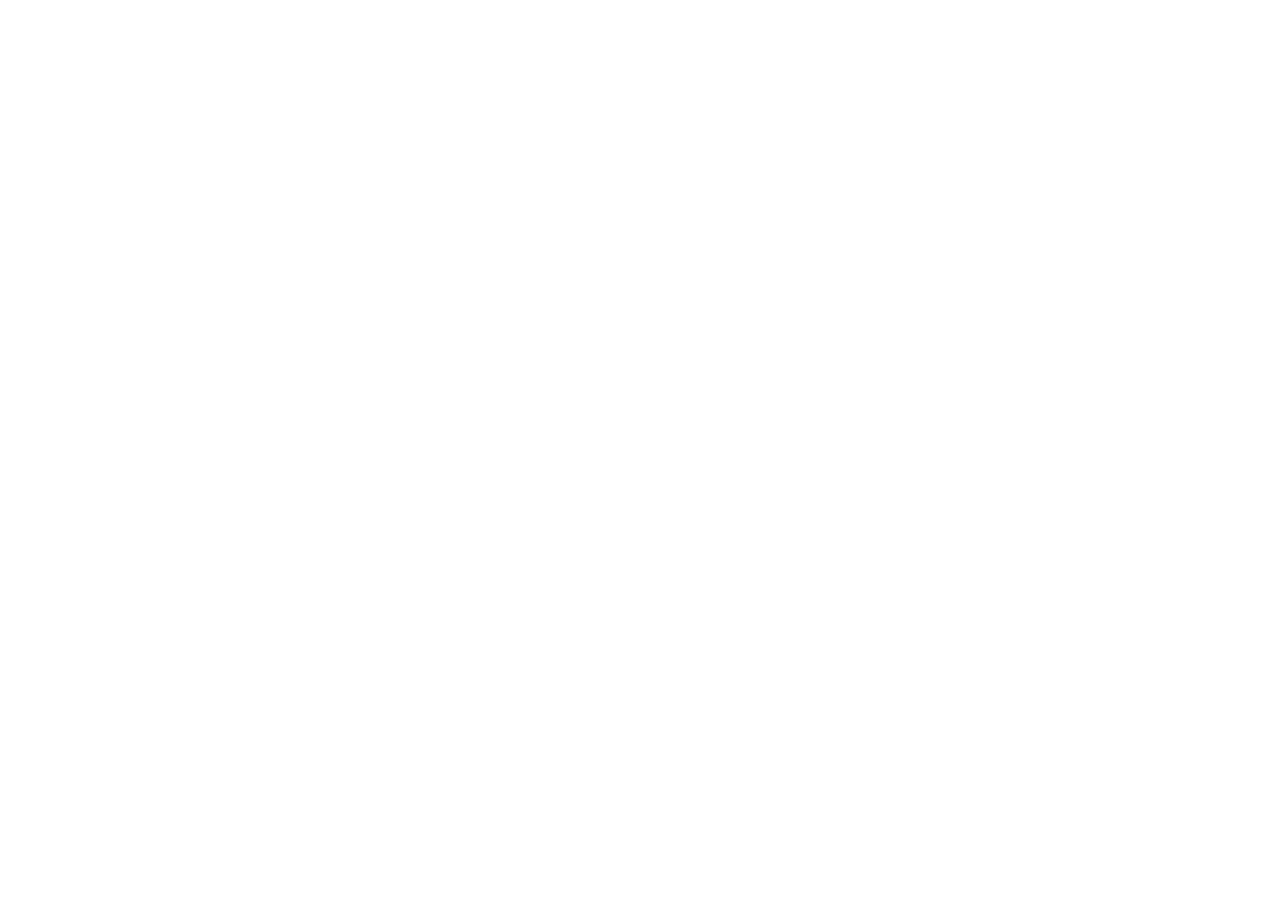
==== landing/index.html @ 8b57b79b "landing" ====
<!DOCTYPE html>
<html lang="en">
<head>
    <meta charset="UTF-8">
    <meta http-equiv="X-UA-Compatible" content="IE=edge">
    <meta name="viewport" content="width=device-width, initial-scale=1.0">
    <title>landing</title>
</head>
<body>
    
</body>
</html>
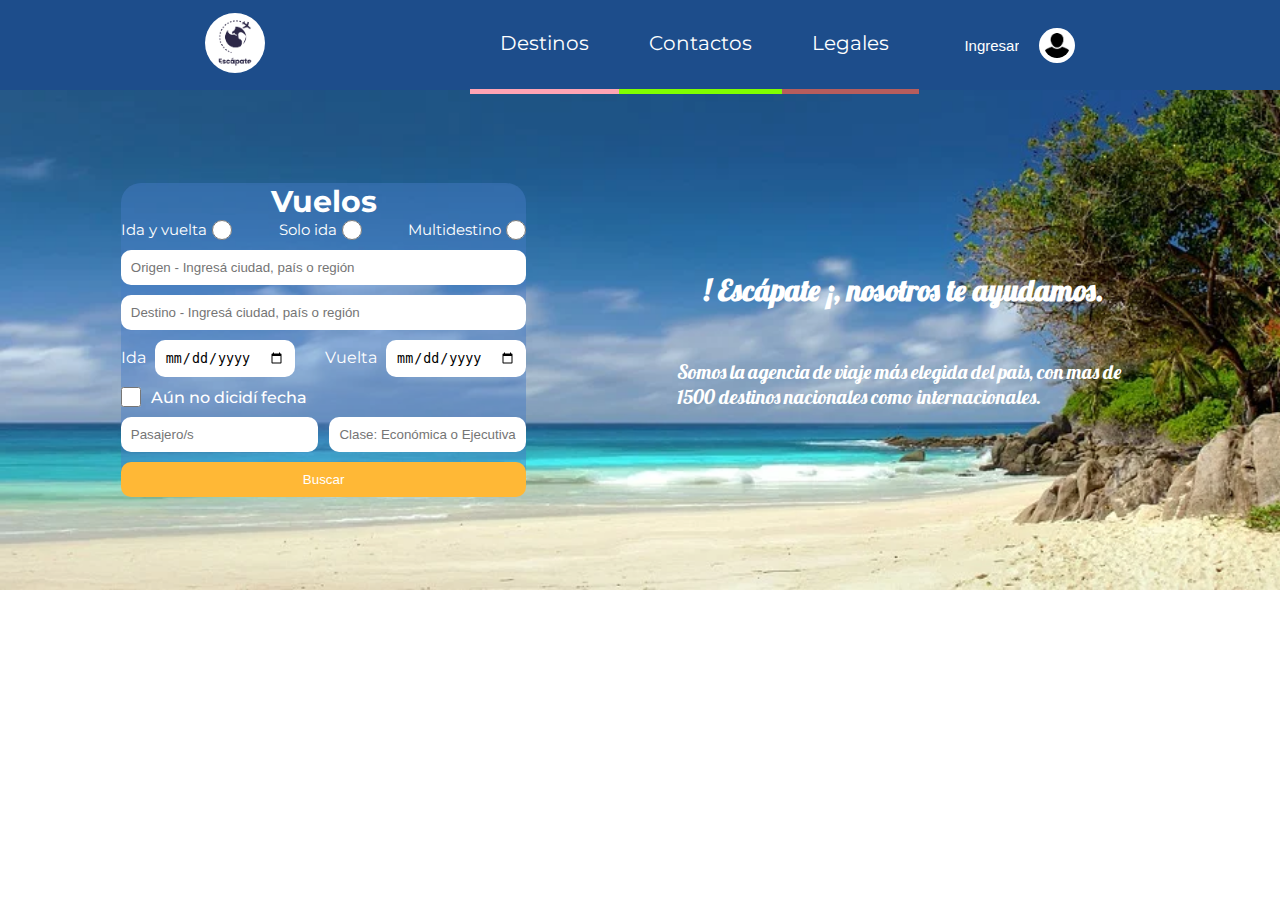
==== commit e174f613: "landing" ====
--- a/landing/index.html
+++ b/landing/index.html
@@ -5,8 +5,97 @@
     <meta http-equiv="X-UA-Compatible" content="IE=edge">
     <meta name="viewport" content="width=device-width, initial-scale=1.0">
     <title>landing</title>
+    <link rel="stylesheet" href="style.css">
 </head>
 <body>
-    
+          <!-- navbar -->
+    <nav class="navbar">
+        <section class="menú-logo">
+            <div class="menú-toggle">
+                <input type="checkbox" id="toggle-nav">
+                <label for="toggle-nav">
+                    <div></div>
+                    <div></div>
+                    <div></div>
+                </label>
+                <div class="menú-list">
+                    <ul>
+                        <li>Home</li>
+                        <li>Destinos</li>
+                        <li>Nosotros</li>
+                        <li>Contactos</li>
+                        <li>Legales</li>
+                    </ul>
+                </div> 
+            </div>
+            <div class="logo-empresa">
+                <img src="./img/logo-empresa.jpg" alt="logo empresa">
+            </div>
+        </section>
+        <section class="nav-list">
+            <ul>
+                <li>
+                    Destinos
+                </li>
+                <li>
+                    Contactos
+                </li>
+                <li>
+                    Legales
+                </li>
+                
+            </ul>
+            <a href="https://iniciar-sesion.vercel.app/" target="_blank"><input type="submit" value="Ingresar">
+            <img src="./img/login-icon.png" alt="login icono"></a>
+            
+        </section>  
+    </nav>
+        <!-- Portada -->
+    <header class="portada">
+        <section class="card">
+            <h2>Vuelos</h2>
+            <form class="card-form">
+                <div class="form-radio">
+                    <label for="ida-y-vuelta">
+                        Ida y vuelta
+                        <input type="radio" name="destino" id="ida-y-vuelta">
+                    </label>
+                    <label for="solo-ida">
+                        Solo ida
+                        <input type="radio" name="destino" id="solo-ida">
+                    </label>
+                    <label for="multidestino">
+                        Multidestino
+                        <input type="radio" name="destino" id="multidestino">
+                    </label>
+                </div>
+                <input type="text" placeholder="Origen - Ingresá ciudad, país o región" class="form-ruta">
+                <input type="text" placeholder="Destino - Ingresá ciudad, país o región" class="form-ruta">
+                <div class="form-date">
+                    <label for="date-ida">
+                        Ida
+                        <input type="date" name="" id="date-ida">
+                    </label>
+                    <label for="date-vuelta">
+                        Vuelta
+                        <input type="date" name="" id="date-vuelta">
+                    </label>  
+                </div>
+                <div class="form-check_date">   
+                    <input type="checkbox" name="" id="sin-fecha">
+                    <label for="sin-fecha">Aún no dicidí fecha</label>
+                </div>
+                <div class="form-clase">
+                    <input type="number" placeholder="Pasajero/s">
+                    <input type="text" placeholder="Clase: Económica o Ejecutiva">
+                </div>
+                <input type="submit" value="Buscar" class="form-submit">
+            </form>
+        </section>
+        <section class="presentacion">
+            <h1>! Escápate ¡, nosotros te ayudamos.</h1>
+            <h2>Somos la agencia de viaje más elegida del pais, con mas de 1500 destinos nacionales como internacionales. </h2>
+        </section>
+    </header>
 </body>
 </html>--- a/landing/style.css
+++ b/landing/style.css
@@ -0,0 +1,354 @@
+@import url('https://fonts.googleapis.com/css2?family=Montserrat:wght@400;700;900&family=Poppins:ital,wght@0,200;0,400;0,700;1,400&family=Source+Sans+Pro:wght@200&display=swap');
+
+@import url('https://fonts.googleapis.com/css2?family=Lobster&family=Montserrat:wght@400;700;900&family=Poppins:ital,wght@0,200;0,400;0,700;1,400&family=Source+Sans+Pro:wght@200&display=swap');
+
+
+* {
+    padding: 0;
+    margin: 0;
+    box-sizing: border-box;
+    text-decoration: none;
+    list-style: none;
+}
+
+body {
+    font-family: 'Montserrat', sans-serif;
+}
+                       /* navbar */
+
+.navbar {
+    background: #1D4D8B;
+    width: 100vw;
+    height: 10vh;
+    display: flex;
+    align-items: center;
+    justify-content: space-evenly;   
+}
+
+.menú-logo img {
+    height: 60px;
+    background: white;
+    border-radius: 100%;
+    padding: 5px;
+}
+
+  /* menú toggle */
+
+.menú-toggle {
+    display: none;
+}  
+
+.menú-list {
+    height: 20vh;
+    width: 50px;
+    display: flex;
+    align-items: center;
+    justify-content: center;
+    position: fixed;
+}
+
+.menú-list ul li {
+    list-style: none;
+    color: white;
+    font-size: 50px;
+    padding-bottom: 30px;
+    transform: translateY(-500px);
+    opacity: 0;
+}
+
+.menú-toggle input {
+     display: none;
+}
+
+.menú-toggle label {
+    position: fixed;
+    top: 25px;
+    left: 20px;
+    cursor: pointer;
+    z-index: 99;
+}
+
+.menú-toggle label > div {
+    background-color: white;
+    height: 5px;
+    width: 35px;
+    margin: 5px;
+}
+
+#toggle-nav:checked ~ .menú-list {
+    height: 100vh;
+    width: 700px;
+    background: #1a1a48;
+    z-index: 1;
+    margin-left: -200px;
+    margin-top: -15px;
+}
+
+#toggle-nav:checked ~ label {
+    left: 450px;
+}
+
+#toggle-nav:checked ~ .menú-list ul li {
+    transform: translateY(0);
+    opacity: 1;
+    display: flex;
+    justify-content: center;
+    align-items: center;
+}
+
+#toggle-nav:checked ~ label > div:nth-child(1) {
+    transform: rotate(45deg);
+    margin-top: 18px;
+}
+
+#toggle-nav:checked ~ label > div:nth-child(3) {
+    transform: rotate(-45deg);
+    margin-top: -20px;
+}
+
+#toggle-nav:checked ~ label > div:nth-child(2) {
+    opacity: 0;
+}
+
+  /* navbar lista */
+
+.nav-list img {
+     height: 35px; 
+     background-color: white;
+     border-radius: 100%;
+     padding: 5px;
+}
+
+.nav-list {
+    color: white;
+    display: flex;
+    align-items: center;
+    justify-content: center;
+    gap: 30px;
+    font-size: 20px;
+    cursor: pointer;
+}
+
+.nav-list ul {
+    display: flex;
+    margin-right: 15px;
+}
+
+.nav-list ul li{
+    padding: 34px 30px;
+}
+
+.nav-list ul li:nth-child(1) {
+    border-bottom: 5px solid rgb(255, 164, 180);
+}
+
+.nav-list ul li:nth-child(2) {
+    border-bottom: 5px solid chartreuse;
+}
+
+.nav-list ul li:nth-child(3) {
+    border-bottom: 5px solid rgb(182, 93, 93);
+}
+
+.nav-list ul li:hover {
+    background: #193f72;
+}
+
+.nav-list a {
+    display: flex;
+    justify-content: center;
+    align-items: center;
+    gap: 20px;
+}
+
+.nav-list a input {
+    background: transparent;
+    color: white;
+    font-size: 15px;
+    border: none;
+    cursor: pointer;
+}
+
+.nav-list a input:hover {
+    transform: scale(1.2);
+}
+
+.nav-list a img:hover {
+    transform: scale(1.2);
+}
+
+        /* Portada */
+.portada {
+    background: url(./img/fondo-portada.webp);
+    background-repeat: no-repeat;
+    background-size: cover;
+    display: flex;
+    justify-content: space-evenly;
+    align-items: center;
+    height: 500px;
+}
+
+.card {
+    background: #467dc577;
+    display: flex;
+    flex-direction: column;
+    align-items: center;
+    justify-content: center;
+    width: fit-content;
+    height: fit-content;
+    border-radius: 20px;
+    color: #FFFFFF;
+}
+
+.card h2 {
+    font-size: 30px;
+}
+
+.card-form {
+    background: transparent;
+    display: flex;
+    flex-direction: column;
+    justify-content: center;
+    align-items: center;
+    gap: 10px;
+}
+.form-radio {
+    display: flex;
+    width: 100%;
+    justify-content: space-between;  
+}
+
+.form-radio label {
+    display: flex;
+    align-items: center;
+    font-size: 15px;
+    gap: 5px;
+    cursor: pointer;
+}
+
+.form-radio input {
+    width: 20px;
+    height: 20px;
+    cursor: pointer;
+}
+
+.form-ruta {
+    width: 100%;
+}
+
+.form-date {
+    display: flex;
+    justify-content: space-evenly;
+    gap: 30px;
+}
+
+.form-date input {
+    margin-left: 5px;
+}
+
+.card-form input {
+    border: transparent;
+    border-radius: 10px;
+    padding: 10px;
+}
+
+.card-form input:focus {
+    outline: none;
+}
+
+.form-check_date {
+    width: 100%;
+    display: flex;
+    justify-content: left;
+    align-items: center;
+    gap: 10px;
+    font-weight: 500;
+}
+
+.form-check_date input {
+    width: 20px;
+    height: 20px;
+}
+
+.form-clase {
+    width: 100%;
+    display: flex;
+    justify-content: space-between;
+}
+
+.form-submit {
+    width: 100%;
+    color: #FFFFFF;
+    background: rgb(255, 184, 54);
+}
+
+.form-submit:hover {
+    cursor: pointer;
+    box-shadow: 0 0 5px 5px rgba(255, 185, 54, 0.589);
+}
+
+.presentacion {
+    color: #FFFFFF;
+    width: 40vw;
+    height: 300px;
+    display: flex;
+    align-items: center;
+    flex-direction: column;
+    justify-content: center;
+    font-family: 'Lobster', cursive;
+    padding: 30px;
+    gap: 30px;
+}
+
+.presentacion h1 {
+    font-size: 30px;
+    font-weight: 600;
+}
+
+.presentacion h2 {
+    font-size: 20px;
+    font-weight: 300;
+    margin-top: 20px;
+}
+
+@media (max-width: 770px) {
+    /* NAVBAR */
+    .navbar {
+        justify-content: space-around;
+    }
+
+    .menú-logo img{
+        margin-left: 35vw;
+    }
+
+    .menú-toggle {
+        display: contents;
+    }
+
+    /* .menú-toggle label {
+        margin-left: 30px;
+    } */
+
+    .nav-list ul{
+        display: none;
+    }
+
+    .presentacion {
+        display: none;
+    }
+}
+
+@media (max-width: 500px) {
+    .menú-toggle {
+        padding-right: 40px;
+    }
+
+
+    #toggle-nav:checked ~ label {
+        left: 75vw;
+    }
+
+    .nav-list a input {
+        display: none;
+    }
+}
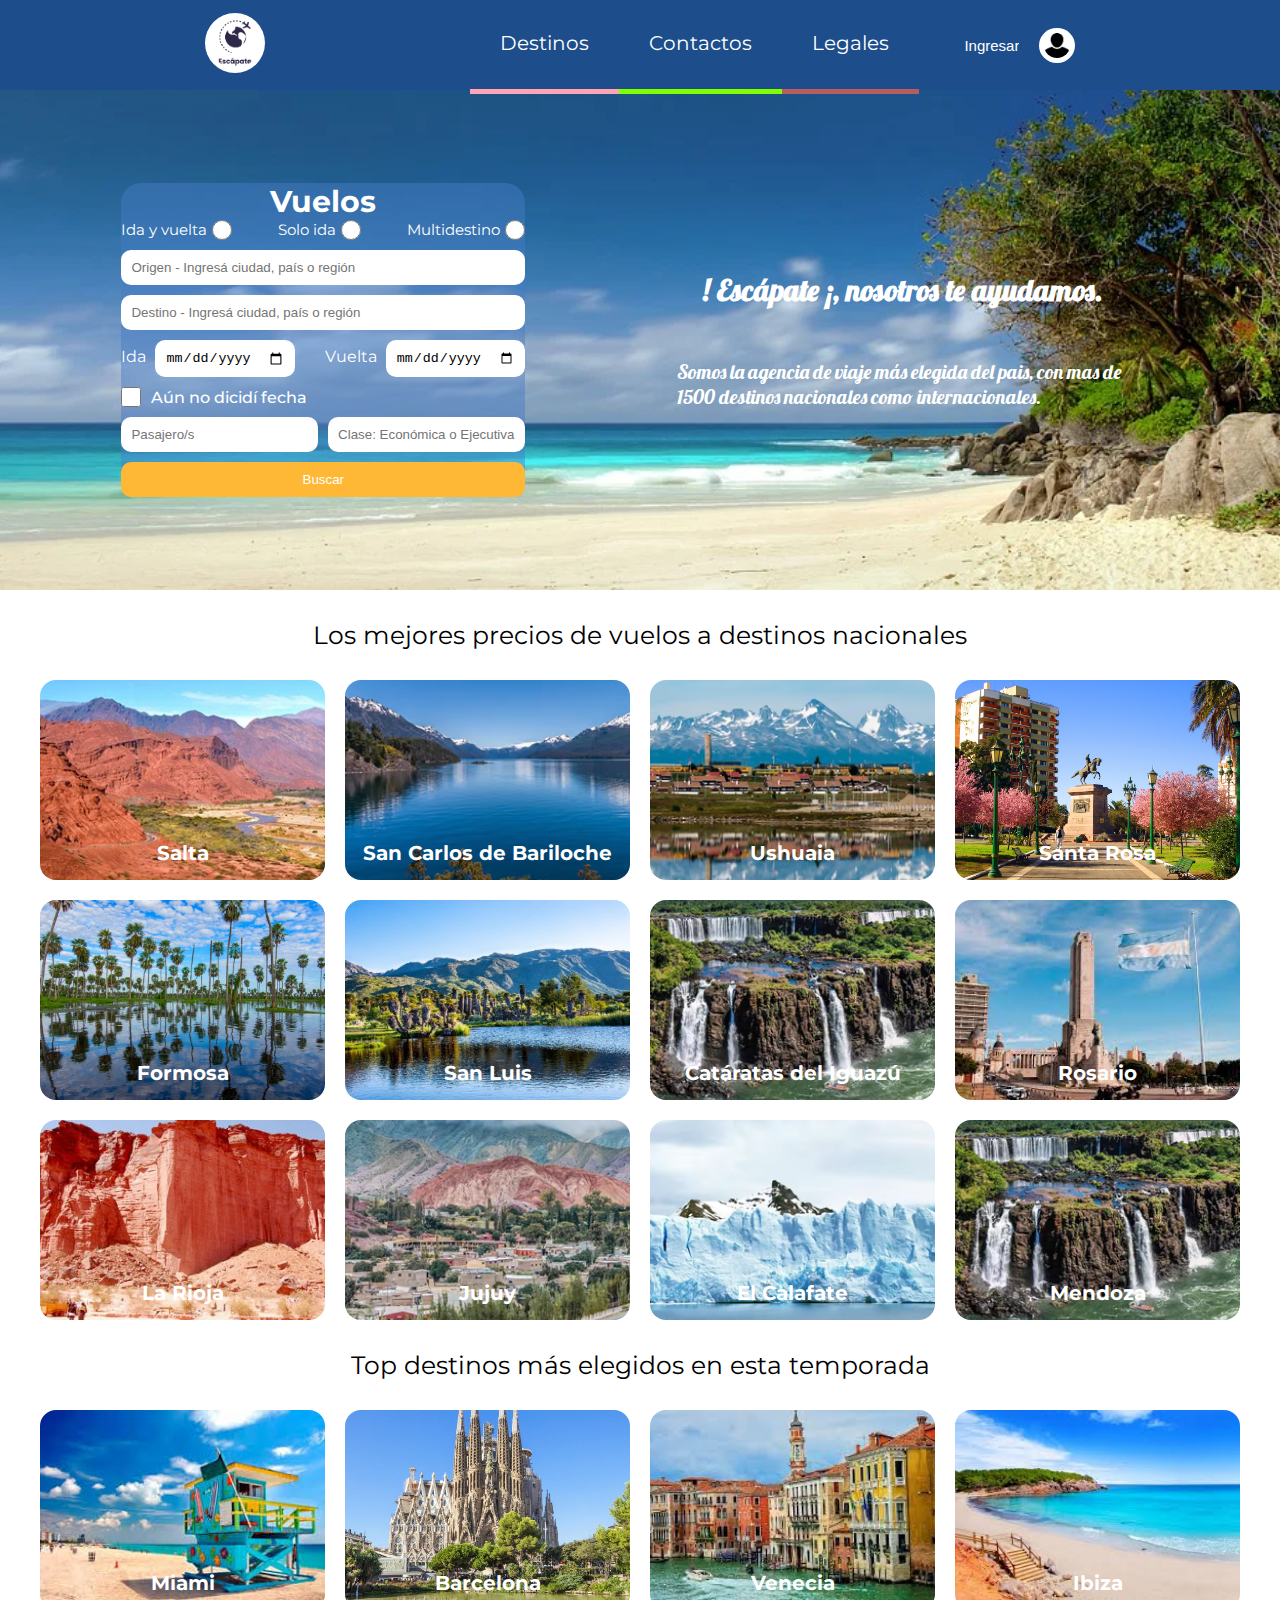
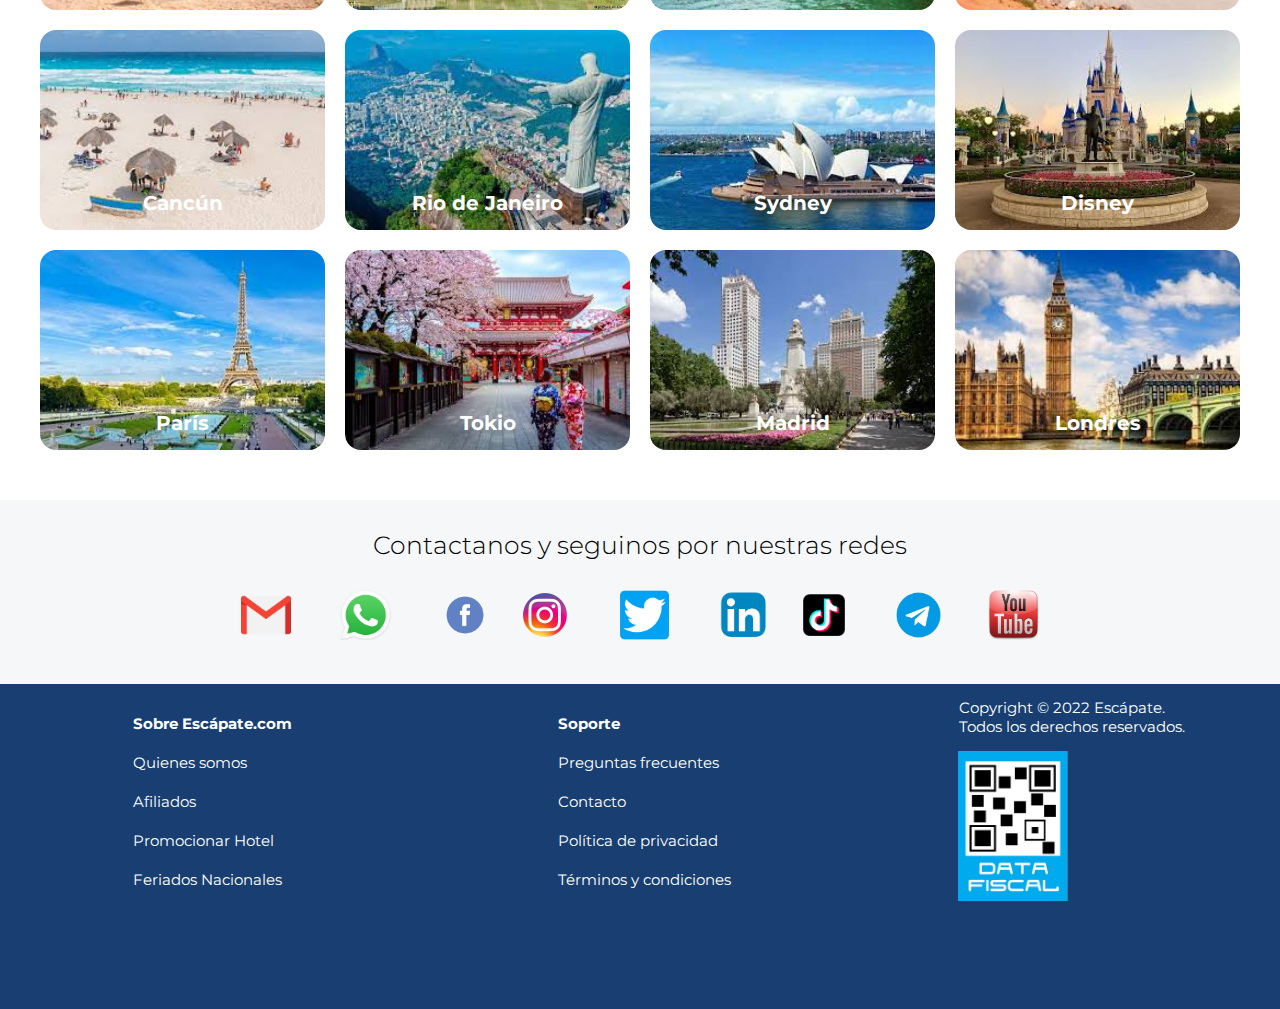
==== commit d806d266: "landing casi" ====
--- a/landing/index.html
+++ b/landing/index.html
@@ -97,5 +97,123 @@
             <h2>Somos la agencia de viaje más elegida del pais, con mas de 1500 destinos nacionales como internacionales. </h2>
         </section>
     </header>
+       <!-- Destinos nacionales e Internacionles -->
+    <h2 class="encabezado-destinos">Los mejores precios de vuelos a destinos nacionales</h2>
+    <section class="destinos-nacionales">
+        <div>Salta</div>
+        <div>San Carlos de Bariloche</div>
+        <div>Ushuaia</div>
+        <div>Santa Rosa</div>
+        <div>Formosa</div>
+        <div>San Luis</div>
+        <div>Catáratas del Iguazú</div>
+        <div>Rosario</div>
+        <div>La Rioja</div>
+        <div>Jujuy</div>
+        <div>El Calafate</div>
+        <div>Mendoza</div>
+    </section>
+    <h3 class="encabezado-destinos-internacionales">Top destinos más elegidos en esta temporada</h3>
+    <section class="destinos-internacionales">
+        <div>Miami</div>
+        <div>Barcelona</div>
+        <div>Venecia</div>
+        <div>Ibiza</div>
+        <div>Cancún</div>
+        <div>Rio de Janeiro</div>
+        <div>Sydney</div>
+        <div>Disney</div>
+        <div>París</div>
+        <div>Tokio</div>
+        <div>Madrid</div>
+        <div>Londres</div>
+    </section>
+        <!-- Contactos y redes -->
+    <section class="contactos">
+        <h3>Contactanos y seguinos por nuestras redes</h3>
+        <div class="logo-redes">
+            <span>
+                <img src="./img/gmail-logo.png" alt="logo gmail">
+            </span>
+            <span>
+                <img src="./img/WhatsApp-logo.png" alt="logo WhatsApp">
+            </span>
+            <span>
+                <img src="./img/logo-facebook.png" alt="logo facebook">
+            </span>
+            <span>
+                <img src="./img/instagram-logo.png" alt="logo instagram">
+            </span>
+            <span>
+                <img src="./img/logo-twitter.png" alt="logo twitter">
+            </span>
+            <span>
+                <img src="./img/logo-linkedin.png" alt="logo linkedin">
+            </span>
+            <span>
+                <img src="./img/logo-tiktok.png" alt="logo tik tok">
+            </span>
+            <span>
+                <img src="./img/Telegram-logo.png" alt="logo telegram">
+            </span>
+            <span>
+                <img src="./img/youtube-logo.png" alt="logo youtube">
+            </span>
+        </div>
+    </section>
+      <!-- Footer -->
+    <footer class="footer">
+        <div class="sobre-nosotros">
+            <span>
+                <b>
+                    Sobre Escápate.com
+                </b>
+            </span>
+            <span>
+                Quienes somos
+            </span>
+            <span>
+                Afiliados
+            </span>
+            <span>
+                Promocionar Hotel
+            </span>
+            <span>
+                Feriados Nacionales
+            </span>
+        </div>
+        <div class="soporte">
+            <span>
+                <b>
+                    Soporte
+                </b>
+            </span>
+            <span>
+                Preguntas frecuentes
+            </span>
+            <span>
+                Contacto
+            </span>
+            <span>
+                Política de privacidad
+            </span>
+            <span>
+                Términos y condiciones
+            </span>
+        </div>
+        <div class="derechos">
+            <div class="derechos-text">
+                <span>
+                    Copyright © 2022 Escápate.
+                </span>
+                <span>
+                    Todos los derechos reservados.
+                </span>
+            </div>
+            <div class="derechos-logo">
+                <img src="./img/logo-data_fiscal.png" alt="Data fiscal qr">
+            </div>
+        </div>
+    </footer>
 </body>
 </html>--- a/landing/style.css
+++ b/landing/style.css
@@ -13,16 +13,17 @@
 
 body {
     font-family: 'Montserrat', sans-serif;
-}
+    background: #FFFFFF;
+}   
                        /* navbar */
 
 .navbar {
     background: #1D4D8B;
-    width: 100vw;
+    width: 100%;
     height: 10vh;
     display: flex;
     align-items: center;
-    justify-content: space-evenly;   
+    justify-content: space-evenly;
 }
 
 .menú-logo img {
@@ -36,7 +37,7 @@
 
 .menú-toggle {
     display: none;
-}  
+}
 
 .menú-list {
     height: 20vh;
@@ -113,7 +114,7 @@
   /* navbar lista */
 
 .nav-list img {
-     height: 35px; 
+     height: 35px;
      background-color: white;
      border-radius: 100%;
      padding: 5px;
@@ -182,6 +183,7 @@
     background: url(./img/fondo-portada.webp);
     background-repeat: no-repeat;
     background-size: cover;
+    background-position: center;
     display: flex;
     justify-content: space-evenly;
     align-items: center;
@@ -215,7 +217,7 @@
 .form-radio {
     display: flex;
     width: 100%;
-    justify-content: space-between;  
+    justify-content: space-between;
 }
 
 .form-radio label {
@@ -311,6 +313,324 @@
     margin-top: 20px;
 }
 
+   /* Destinos nacionales e internacionales */
+
+.encabezado-destinos {
+    margin: 30px auto;
+    width: fit-content;
+    font-weight: 400;
+    font-size: 25px;
+    padding: 0 20px;
+}
+.destinos-nacionales {
+    display: grid;
+    grid-template-columns: 1fr 1fr 1fr 1fr;
+    grid-gap: 20px;
+    margin: 0 auto;
+    max-width: 1200px;
+}
+
+.destinos-nacionales div {
+    border-radius: 1rem;
+    height: 200px;
+    color: #ffffff;
+    font-weight: 700;
+    font-size: 20px;
+    display: flex;
+    justify-content: center;
+    align-items: flex-end;
+    padding-bottom: 15px;
+    text-align: center;
+}
+
+.destinos-nacionales div:nth-child(1) {
+    background: url(./img/galeriaDestinosNacionales/salta.webp) no-repeat;
+    background-position: center;
+    background-size: cover;
+}
+
+.destinos-nacionales div:nth-child(2) {
+    background: url(./img/galeriaDestinosNacionales/SAn-carlos-de\ bariloche.avif) no-repeat;
+    background-position: center;
+    background-size: cover;
+}
+
+.destinos-nacionales div:nth-child(3) {
+    background: url(./img/galeriaDestinosNacionales/ushuaia.avif) no-repeat;
+    background-position: center;
+    background-size: cover;
+}
+
+.destinos-nacionales div:nth-child(4) {
+    background: url(./img/galeriaDestinosNacionales/sata-rosa.jpg) no-repeat;
+    background-size: cover;
+    background-position: center;
+}
+
+.destinos-nacionales div:nth-child(5) {
+    background: url(./img/galeriaDestinosNacionales/formosa.jpg) no-repeat;
+    background-position: center;
+    background-size: cover;
+}
+
+.destinos-nacionales div:nth-child(6) {
+    background: url(./img/galeriaDestinosNacionales/san-luis.jpeg) no-repeat;
+    background-size: cover;
+    background-position: center;
+}
+
+.destinos-nacionales div:nth-child(7) {
+    background: url(./img/galeriaDestinosNacionales/cataratas-del-iguazu.avif) no-repeat;
+    background-position: center;
+    background-size: cover;
+}
+
+.destinos-nacionales div:nth-child(8) {
+    background: url(./img/galeriaDestinosNacionales/rosario.jpg) no-repeat;
+    background-position: center;
+    background-size: cover;
+}
+
+.destinos-nacionales div:nth-child(9) {
+    background: url(./img/galeriaDestinosNacionales/la-rioja.jpg) no-repeat;
+    background-position: center;
+    background-size: cover;
+}
+
+.destinos-nacionales div:nth-child(10) {
+    background: url(./img/galeriaDestinosNacionales/Jujuy.avif) no-repeat;
+    background-position: center;
+    background-size: cover;
+}
+
+.destinos-nacionales div:nth-child(11) {
+    background: url(./img/galeriaDestinosNacionales/El-calafate.avif) no-repeat;
+    background-position: center;
+    background-size: cover;
+}
+
+.destinos-nacionales div:nth-child(12) {
+    background: url(./img/galeriaDestinosNacionales/mendoza.avif) no-repeat;
+    background-size: cover;
+    background-position: center;
+}
+
+.destinos-nacionales div:hover {
+    transform: scale(1.1);
+    transition: all 0.5s;
+    cursor: pointer;
+}
+
+.encabezado-destinos-internacionales {
+    margin: 30px auto;
+    width: fit-content;
+    font-weight: 400;
+    font-size: 25px;
+    padding: 0 20px;
+}
+
+.destinos-internacionales {
+    display: grid;
+    grid-template-columns: 1fr 1fr 1fr 1fr;
+    grid-gap: 20px;
+    margin: 0 auto;
+    max-width: 1200px;
+    padding-bottom: 50px;
+}
+
+
+.destinos-internacionales div {
+    border-radius: 1rem;
+    height: 200px;
+    color: #ffffff;
+    font-weight: 700;
+    font-size: 20px;
+    display: flex;
+    justify-content: center;
+    align-items: flex-end;
+    padding-bottom: 15px;
+    text-align: center;
+    cursor: pointer;
+}
+
+.destinos-internacionales div:nth-child(1) {
+    background: url(./img/galeriaDestinoInternacionales/miami.jpg) no-repeat;
+    background-size: cover;
+    background-position: center;
+}
+
+.destinos-internacionales div:nth-child(2) {
+    background: url(./img/galeriaDestinoInternacionales/barcelona.jpg) no-repeat;
+    background-size: cover;
+    background-position: center;
+}
+
+.destinos-internacionales div:nth-child(3) {
+    background: url(./img/galeriaDestinoInternacionales/venecia.jpg) no-repeat;
+    background-size: cover;
+    background-position: center;
+}
+
+.destinos-internacionales div:nth-child(4) {
+    background: url(./img/galeriaDestinoInternacionales/ibiza.jpg) no-repeat;
+    background-size: cover;
+    background-position: center;
+}
+
+.destinos-internacionales div:nth-child(5) {
+    background: url(./img/galeriaDestinoInternacionales/cancun.jpg) no-repeat;
+    background-size: cover;
+    background-position: center;
+}
+
+.destinos-internacionales div:nth-child(6) {
+    background: url(./img/galeriaDestinoInternacionales/rio-de-janeiro.jpg) no-repeat;
+    background-size: cover;
+    background-position: center;
+}
+
+.destinos-internacionales div:nth-child(7) {
+    background: url(./img/galeriaDestinoInternacionales/sydney.jpg) no-repeat;
+    background-size: cover;
+    background-position: center;
+}
+
+.destinos-internacionales div:nth-child(8) {
+    background: url(./img/galeriaDestinoInternacionales/disney.jpg) no-repeat;
+    background-size: cover;
+    background-position: center;
+}
+
+.destinos-internacionales div:nth-child(9) {
+    background: url(./img/galeriaDestinoInternacionales/paris.jpg) no-repeat;
+    background-size: cover;
+    background-position: center;
+}
+
+.destinos-internacionales div:nth-child(10) {
+    background: url(./img/galeriaDestinoInternacionales/tokio.jpg) no-repeat;
+    background-size: cover;
+    background-position: center;
+}
+
+.destinos-internacionales div:nth-child(11) {
+    background: url(./img/galeriaDestinoInternacionales/madrid.jpg) no-repeat;
+    background-size: cover;
+    background-position: center;
+}
+
+.destinos-internacionales div:nth-child(12) {
+    background: url(./img/galeriaDestinoInternacionales/londres.jpg) no-repeat;
+    background-size: cover;
+    background-position: center;
+}
+
+.destinos-internacionales div:hover {
+    transform: scale(1.1);
+    transition: all 0.5s;
+}
+
+  /* Contactos y redes  */
+
+.contactos {
+    background: #F5F7F9;
+}
+
+.contactos h3 {
+    font-size: 25px;
+    text-align: center;
+    font-weight: 300;
+    padding: 30px 30px;
+}
+
+.logo-redes {
+    display: flex;
+    justify-content: center;
+    align-items: center;
+    flex-wrap: wrap;
+    gap: 30px;
+    padding: 0 30px;
+    padding-bottom: 40px;
+}
+
+.contactos span img {
+    height: 50px;
+    cursor: pointer;
+}
+
+.logo-redes img:hover {
+    transform: scale(1.2);
+    transition: all 0.6s;
+}
+
+   /* Footer  */
+
+.footer {
+    display: flex;
+    justify-content: space-around;
+    align-items: center;
+    font-size: 15px;
+    color: #FFFFFF;
+    background: #193f72;
+    flex-wrap: wrap;
+    padding-bottom: 90px;
+}
+
+.sobre-nosotros {
+    display: flex;
+    flex-direction: column;
+    gap: 20px;
+    padding: 30px 40px;
+}
+
+.sobre-nosotros span {
+    cursor: pointer;
+}
+
+.soporte {
+    display: flex;
+    flex-direction: column;
+    gap: 20px;
+    padding: 30px 40px;
+}
+
+.soporte span {
+    cursor: pointer;
+}
+
+.derechos {
+    display: flex;
+    justify-content: center;
+    align-items: center;
+    flex-direction: column;
+    gap: 15px;
+}
+
+.derechos-text {
+    display: flex;
+    flex-direction: column;
+    justify-content: flex-start;
+}
+
+.derechos-logo img{
+    height: 150px;
+}
+
+
+   /* medias queries */
+
+@media (max-width: 1200px) {
+    .destinos-nacionales {
+        grid-template-columns: 1fr 1fr 1fr;
+        margin: 0 5vw;
+    }
+
+    .destinos-internacionales {
+        grid-template-columns: 1fr 1fr 1fr;
+        margin: 0 5vw;
+    }
+}
+
 @media (max-width: 770px) {
     /* NAVBAR */
     .navbar {
@@ -325,9 +645,9 @@
         display: contents;
     }
 
-    /* .menú-toggle label {
-        margin-left: 30px;
-    } */
+    .menú-toggle label {
+        margin-left: 25px;
+    }
 
     .nav-list ul{
         display: none;
@@ -335,6 +655,14 @@
 
     .presentacion {
         display: none;
+    }
+       /* destinos */
+    .destinos-nacionales {
+        grid-template-columns: 1fr 1fr  ;
+    }
+
+    .destinos-internacionales {
+        grid-template-columns: 1fr 1fr  ;
     }
 }
 
@@ -351,4 +679,29 @@
     .nav-list a input {
         display: none;
     }
-}
+
+    .card {
+        width: 90vw;
+    }
+
+    .card-form {
+        width: 90vw;
+    }
+
+    .form-clase input{
+        width: 49%;
+    }
+       /* destinos */
+    .destinos-nacionales {
+        grid-template-columns: 1fr;
+    }
+
+    .destinos-internacionales {
+        grid-template-columns: 1fr;
+    }
+
+    /* Footer */
+    .footer {
+        gap: 50px;
+    }
+}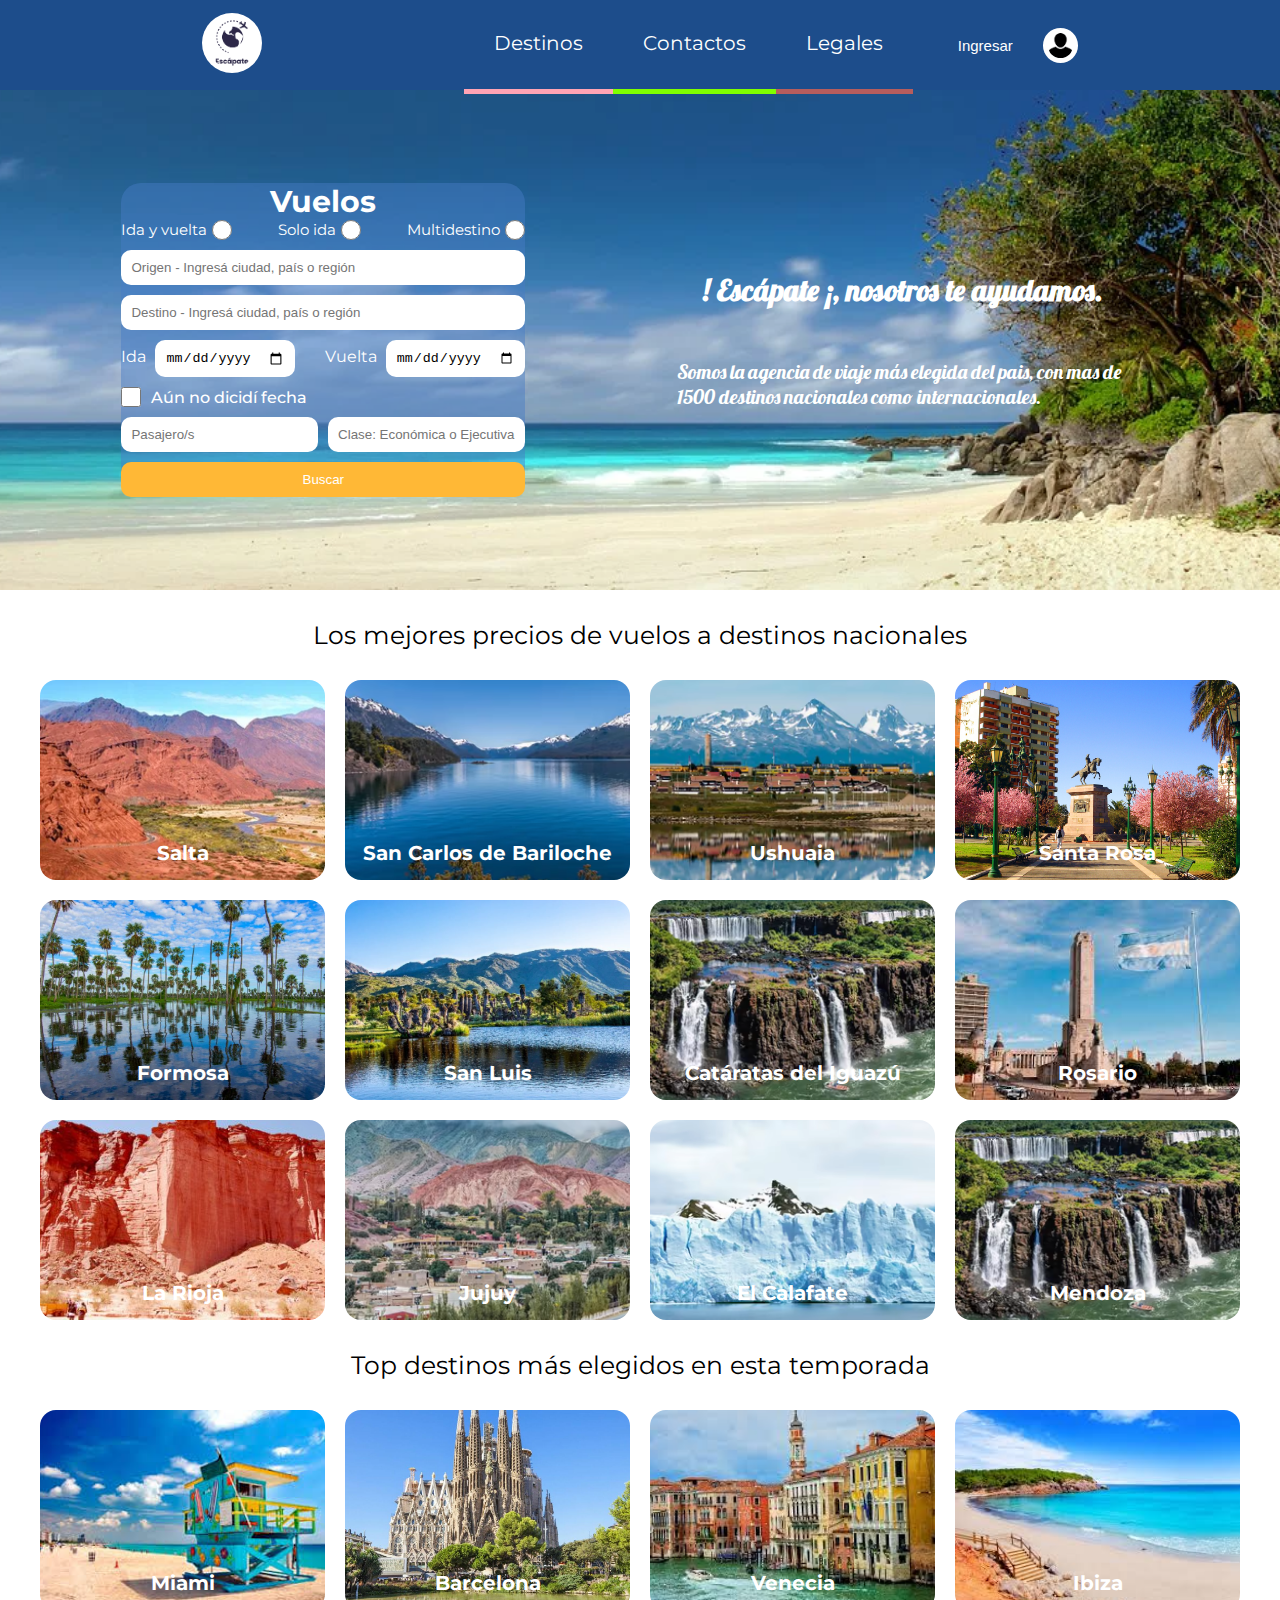
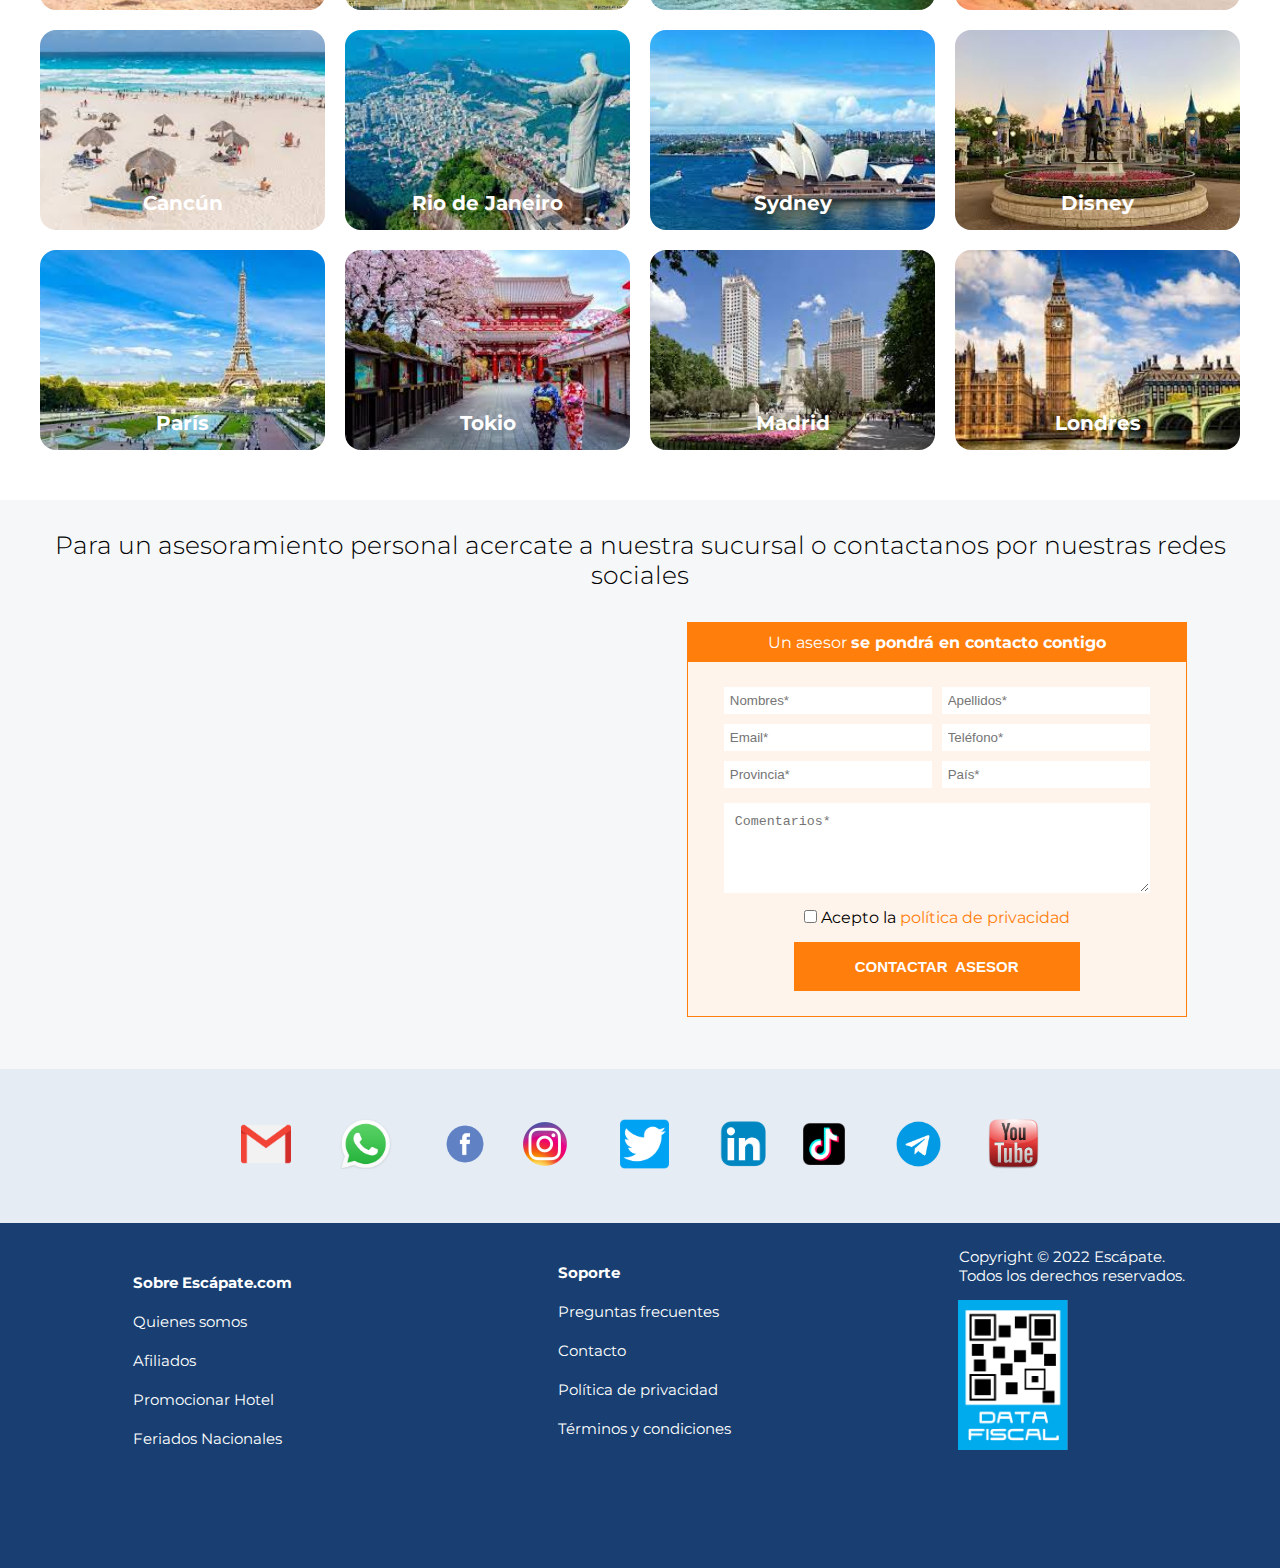
==== commit 8612a000: "landing terminada" ====
--- a/landing/index.html
+++ b/landing/index.html
@@ -35,18 +35,18 @@
         <section class="nav-list">
             <ul>
                 <li>
-                    Destinos
+                   <a href="#destinos">Destinos</a> 
                 </li>
                 <li>
-                    Contactos
+                    <a href="#contactos">Contactos</a>
                 </li>
                 <li>
-                    Legales
+                    <a href="#footer">Legales</a>
                 </li>
                 
             </ul>
-            <a href="https://iniciar-sesion.vercel.app/" target="_blank"><input type="submit" value="Ingresar">
-            <img src="./img/login-icon.png" alt="login icono"></a>
+            <a href="https://iniciar-sesion-1cpj.vercel.app/" target="_blank"><input type="submit" value="Ingresar">
+            <a href="https://iniciar-sesion-1cpj.vercel.app/" target="_blank" ><img src="./img/login-icon.png" alt="login icono"></a></a>
             
         </section>  
     </nav>
@@ -98,7 +98,9 @@
         </section>
     </header>
        <!-- Destinos nacionales e Internacionles -->
+       <a name="destinos"></a>
     <h2 class="encabezado-destinos">Los mejores precios de vuelos a destinos nacionales</h2>
+    
     <section class="destinos-nacionales">
         <div>Salta</div>
         <div>San Carlos de Bariloche</div>
@@ -130,7 +132,40 @@
     </section>
         <!-- Contactos y redes -->
     <section class="contactos">
-        <h3>Contactanos y seguinos por nuestras redes</h3>
+        <a name="contactos"></a>
+        <h3>Para un asesoramiento personal acercate a nuestra sucursal o contactanos por nuestras redes sociales</h3>
+        <div class="map-form">
+            <div class="map1">
+                <iframe src="https://www.google.com/maps/embed?pb=!1m10!1m8!1m3!1d2051.7993954089716!2d-58.44920286381789!3d-34.545901531377645!3m2!1i1024!2i768!4f13.1!5e1!3m2!1ses-419!2sar!4v1658847080925!5m2!1ses-419!2sar" width="500" height="395" style="border:0;" allowfullscreen="" loading="lazy" referrerpolicy="no-referrer-when-downgrade"></iframe>
+            </div>
+            <div class="map2">
+                <iframe src="https://www.google.com/maps/embed?pb=!1m10!1m8!1m3!1d2051.7993954089716!2d-58.44920286381789!3d-34.545901531377645!3m2!1i1024!2i768!4f13.1!5e1!3m2!1ses-419!2sar!4v1658847080925!5m2!1ses-419!2sar" width="300" height="395" style="border:0;" allowfullscreen="" loading="lazy" referrerpolicy="no-referrer-when-downgrade"></iframe>
+            </div>
+            <div class="map3">
+                <iframe src="https://www.google.com/maps/embed?pb=!1m10!1m8!1m3!1d2051.7993954089716!2d-58.44920286381789!3d-34.545901531377645!3m2!1i1024!2i768!4f13.1!5e1!3m2!1ses-419!2sar!4v1658847080925!5m2!1ses-419!2sar" width="250" height="150" style="border:0;" allowfullscreen="" loading="lazy" referrerpolicy="no-referrer-when-downgrade"></iframe>
+            </div>
+            <div class="card-contactos">
+               <p>
+                Un asesor <b>se pondrá en contacto contigo</b>
+               </p>
+               <form class="form-contactos">
+                <div class="datos_personales">
+                    <input type="text" placeholder="Nombres*"></input>
+                    <input type="text" placeholder="Apellidos*"></input>
+                    <input type="email" placeholder="Email*"></input>
+                    <input type="tel" placeholder="Teléfono*"></input>
+                    <input type="text" placeholder="Provincia*"></input>
+                    <input type="text" placeholder="País*"></input>
+                </div>
+                <textarea  id="" cols="30" rows="5" placeholder="Comentarios*" class="comentarios"></textarea>
+                <label>
+                    <input type="checkbox" class="checkbox-contactos">
+                      Acepto la <a href="#">política de privacidad</a>
+                </label>
+                <input type="submit" value="contactar  asesor" class="btn-form-contactos">
+               </form> 
+            </div>
+        </div>
         <div class="logo-redes">
             <span>
                 <img src="./img/gmail-logo.png" alt="logo gmail">
@@ -163,7 +198,7 @@
     </section>
       <!-- Footer -->
     <footer class="footer">
-        <div class="sobre-nosotros">
+        <div class="sobre-nosotros"><a name="footer"></a>
             <span>
                 <b>
                     Sobre Escápate.com
--- a/landing/style.css
+++ b/landing/style.css
@@ -55,6 +55,7 @@
     padding-bottom: 30px;
     transform: translateY(-500px);
     opacity: 0;
+    
 }
 
 .menú-toggle input {
@@ -62,7 +63,7 @@
 }
 
 .menú-toggle label {
-    position: fixed;
+    position: absolute;
     top: 25px;
     left: 20px;
     cursor: pointer;
@@ -95,6 +96,7 @@
     display: flex;
     justify-content: center;
     align-items: center;
+    cursor: pointer;
 }
 
 #toggle-nav:checked ~ label > div:nth-child(1) {
@@ -135,8 +137,9 @@
     margin-right: 15px;
 }
 
-.nav-list ul li{
+.nav-list ul li a {
     padding: 34px 30px;
+    color: #FFFFFF;
 }
 
 .nav-list ul li:nth-child(1) {
@@ -543,14 +546,94 @@
     padding: 30px 30px;
 }
 
+.map-form {
+    display: flex;
+    align-items: center;
+    justify-content: space-evenly;
+    padding-bottom: 50px;
+}
+
+.card-contactos {
+    background: #FFF4EB;
+    border: 1px solid #FF7E0C;
+    width: 500px;
+}
+
+.card-contactos p {
+    background: #FF7E0C;
+    color: #FFFFFF;
+    padding: 10px 30px;
+    text-align: center;
+}
+
+.form-contactos {
+    display: flex;
+    flex-direction: column;
+    justify-content: center;
+    align-items: center;
+    gap: 15px;
+    padding: 5% 5%; 
+    color: black;
+    width: 100%; 
+}
+
+.comentarios {
+    border: 1px solid #FFFFFF;
+    padding: 10px;
+    width: 95%;
+    height: 90px;
+}
+
+.datos_personales {
+    display: grid;
+    grid-template-columns: 1fr 1fr;
+    grid-template-rows: 1fr 1fr 1fr;
+    grid-gap: 10px;
+    width: 95%;
+    /* background: red; */
+}
+
+.datos_personales input {
+    padding: 5px;
+    border: 1px solid #FFFFFF;
+    width: 100%;
+}
+
+.form-contactos label a {
+    color: #FF7E0C;
+}
+
+.btn-form-contactos {
+    color: #FFFFFF;
+    padding: 15px 60px ;
+    background-color: #FF7E0C;
+    border: 1px solid #FF7E0C;
+    font-size: 15px;
+    font-weight: 600;
+    text-transform: uppercase;
+    cursor: pointer;
+}
+
+.btn-form-contactos:hover {
+    box-shadow: 0 0 5px 5px #ff7d0c48;
+}
+
+.map2 {
+    display: none;
+}
+
+.map3 {
+    display: none;
+}
+
 .logo-redes {
+    background: #e5ecf3;
     display: flex;
     justify-content: center;
     align-items: center;
     flex-wrap: wrap;
     gap: 30px;
-    padding: 0 30px;
-    padding-bottom: 40px;
+    padding: 50px 30px;
 }
 
 .contactos span img {
@@ -629,6 +712,18 @@
         grid-template-columns: 1fr 1fr 1fr;
         margin: 0 5vw;
     }
+
+    .map1 {
+        display: none;
+    }
+
+    .map2 {
+        display: contents;
+    }
+
+    .card-contactos {
+        width: 300px;
+    }
 }
 
 @media (max-width: 770px) {
@@ -664,6 +759,19 @@
     .destinos-internacionales {
         grid-template-columns: 1fr 1fr  ;
     }
+
+    .map-form {
+        flex-direction: column;
+        gap: 40px;
+    }
+
+    /* .map2 {
+        display: none;
+    }
+
+    .map1 {
+        display: contents;
+    } */
 }
 
 @media (max-width: 500px) {
@@ -704,4 +812,21 @@
     .footer {
         gap: 50px;
     }
+
+    .map2 {
+        display: none;
+    }
+
+    .map3 {
+        display: contents;
+    }
+
+    .card-contactos {
+        width: 250px;
+        margin: 0 30px;
+    }
+
+    .btn-form-contactos {
+        padding: 10px 20px;
+    }
 }